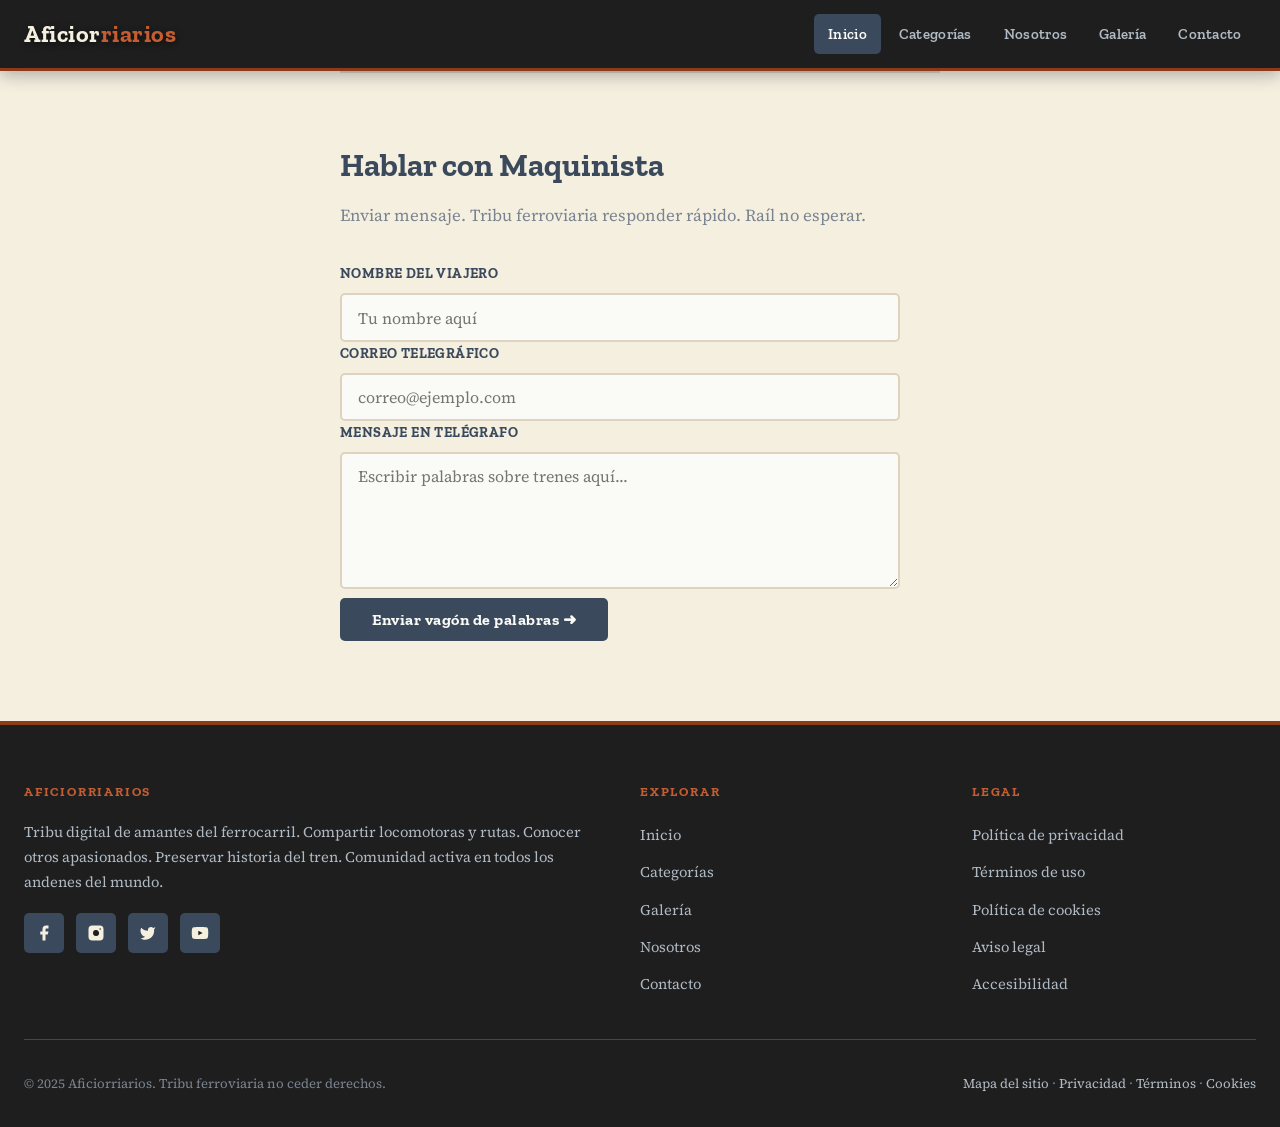
==== contacto.html @ a50d74e4 "Se creó la página de contacto con formulario y estilos, se actualizaron imágenes a formato WebP, y s" ====
<!DOCTYPE html>
<html lang="es">
<head>
  <!-- Meta SEO: mundo ferroviario cavernícola -->
  <meta charset="UTF-8">
  <meta name="viewport" content="width=device-width, initial-scale=1.0">
  <meta name="description" content="Aficiorriarios: tribu de amantes del ferrocarril. Ver locomotoras. Compartir rutas. Unirse comunidad ferroviaria fuerte.">
  <meta name="keywords" content="ferrocarril, tren, locomotoras, aficionados, ferroviario, maquetas, estaciones, aficiorriarios">
  <meta name="author" content="Aficiorriarios Ferroviarios">
  <meta property="og:title" content="Aficiorriarios — Tribu Ferroviaria">
  <meta property="og:description" content="Amar trenes. Compartir rutas. Conocer tribu locomotora.">
  <meta property="og:type" content="website">
  <meta property="og:url" content="https://aficiorriarios.com">
  <title>Aficiorriarios — Tribu Ferroviaria</title>

  <!-- Google Fonts: carga rápida con display=swap -->
  <link rel="preconnect" href="https://fonts.googleapis.com">
  <link rel="preconnect" href="https://fonts.gstatic.com" crossorigin>
  <link href="https://fonts.googleapis.com/css2?family=Zilla+Slab:wght@400;600;700&family=Source+Serif+4:ital,wght@0,300;0,400;0,600;1,400&display=swap" rel="stylesheet">

  <!-- Hoja de estilos separada -->
  <link rel="stylesheet" href="estilos/style.css">
  <link rel="stylesheet" href="estilos/contacto.css">
</head>
<body>
  <!-- ════════════════════════════════════
       CABECERA: navegación principal
       ════════════════════════════════════ -->
  <header class="cabecera" role="banner">
    <div class="cab-interior">

      <!-- Logo: placa de locomotora -->
      <a href="/" class="logo" aria-label="Aficiorriarios Ferroviarios - Ir al inicio">
        Aficior<span>riarios</span>
      </a>

      <!-- Navegación escritorio -->
      <nav class="nav-escritorio" aria-label="Navegación principal">
        <ul class="nav-links" role="list">
          <li><a href="index.html"      aria-current="page">Inicio</a></li>
          <li><a href="categorias.html">Categorías</a></li>
          <li><a href="nosotros.html">Nosotros</a></li>
          <li><a href="galeria.html">Galería</a></li>
          <li><a href="contacto.html">Contacto</a></li>
        </ul>
      </nav>

      <!-- Botón hamburguesa: visible solo en móvil/tablet -->
      <button
        class="btn-menu"
        id="btnMenu"
        aria-expanded="false"
        aria-controls="navMovil"
        aria-label="Abrir menú de navegación"
      >
        <span class="barra" aria-hidden="true"></span>
        <span class="barra" aria-hidden="true"></span>
        <span class="barra" aria-hidden="true"></span>
      </button>
    </div>

    <!-- Menú desplegable móvil -->
    <nav
      class="nav-movil"
      id="navMovil"
      aria-label="Menú móvil"
      aria-hidden="true"
    >
      <a href="index.html"      tabindex="-1">Inicio</a>
      <a href="categorias.html"  tabindex="-1">Categorías</a>
      <a href="galeria.html"     tabindex="-1">Galería</a>
      <a href="nosotros.html"    tabindex="-1">Nosotros</a>
      <a href="contacto.html"    tabindex="-1">Contacto</a>
    </nav>
  </header>

    <!-- ════════════════════
         FORMULARIO CONTACTO
         ════════════════════  -->
    <section
      class="contacto-seccion"
      id="contacto"
      aria-labelledby="titulo-contacto"
    >
      <h2 id="titulo-contacto">Hablar con Maquinista</h2>
      <p>Enviar mensaje. Tribu ferroviaria responder rápido. Raíl no esperar.</p>

      <!-- Formulario con validación JS básica -->
      <form
        class="formulario"
        id="formContacto"
        novalidate
        aria-label="Formulario de contacto ferroviario"
      >
        <!-- Campo nombre -->
        <div class="campo" id="campoNombre">
          <label for="nombre">Nombre del viajero</label>
          <input
            type="text"
            id="nombre"
            name="nombre"
            placeholder="Tu nombre aquí"
            aria-required="true"
            autocomplete="name"
          >
          <span class="error" role="alert">Escribir nombre. Obligatorio.</span>
        </div>

        <!-- Campo email -->    
        <div class="campo" id="campoEmail">
          <label for="email">Correo telegráfico</label>
          <input
            type="email"
            id="email"
            name="email"
            placeholder="correo@ejemplo.com"
            aria-required="true"
            autocomplete="email"
          >
          <span class="error" role="alert">Correo no válido. Revisar dirección.</span>
        </div>

        <!-- Campo mensaje -->
        <div class="campo" id="campoMensaje">
          <label for="mensaje">Mensaje en telégrafo</label>
          <textarea
            id="mensaje"
            name="mensaje"
            placeholder="Escribir palabras sobre trenes aquí..."
            aria-required="true"
            rows="5"
          ></textarea>
          <span class="error" role="alert">Escribir mensaje. Mínimo 10 letras.</span>
        </div>

        <button type="submit" class="btn-enviar">
          Enviar vagón de palabras ➜
        </button>

        <!-- Confirmación tras envío correcto -->
        <div
          class="form-exito"
          id="formExito"
          role="status"
          aria-live="polite"
        >
          🚂 Mensaje enviado. Maquinista responder en próxima parada.
        </div>
      </form>
    </section>


  <footer class="footer" role="contentinfo">
    <div class="footer-interior">

      <!-- Columna 1: descripción + redes sociales -->
      <div class="footer-about">
        <h3>Aficiorriarios</h3>
        <p>
          Tribu digital de amantes del ferrocarril. Compartir locomotoras y rutas. Conocer otros apasionados. Preservar historia del tren. Comunidad activa en todos los andenes del mundo.
        </p>

        <!-- Redes sociales: iconos SVG inline accesibles -->
        <div class="redes" role="list" aria-label="Redes sociales de Aficiorriarios">

          <a href="#" class="red-link" role="listitem" aria-label="Seguir en Facebook">
            <svg viewBox="0 0 24 24" aria-hidden="true">
              <path d="M18 2h-3a5 5 0 00-5 5v3H7v4h3v8h4v-8h3l1-4h-4V7a1 1 0 011-1h3z"/>
            </svg>
          </a>

          <a href="#" class="red-link" role="listitem" aria-label="Seguir en Instagram">
            <svg viewBox="0 0 24 24" aria-hidden="true">
              <rect x="2" y="2" width="20" height="20" rx="5" ry="5"/>
              <path d="M16 11.37A4 4 0 1112.63 8 4 4 0 0116 11.37z" fill="var(--carbon)"/>
              <line x1="17.5" y1="6.5" x2="17.51" y2="6.5"
                stroke="var(--carbon)" stroke-width="2" stroke-linecap="round"/>
            </svg>
          </a>

          <a href="#" class="red-link" role="listitem" aria-label="Seguir en X (Twitter)">
            <svg viewBox="0 0 24 24" aria-hidden="true">
              <path d="M22 4s-.7 2.1-2 3.4c1.6 10-9.4 17.3-18 11.6 2.2.1 4.4-.6 6-2C3 15.5.5 9.6 3 5c2.2 2.6 5.6 4.1 9 4-.9-4.2 4-6.6 7-3.8 1.1 0 3-1.2 3-1.2z"/>
            </svg>
          </a>

          <a href="#" class="red-link" role="listitem" aria-label="Ver canal de YouTube">
            <svg viewBox="0 0 24 24" aria-hidden="true">
              <path d="M22.54 6.42a2.78 2.78 0 00-1.95-1.96C18.88 4 12 4 12 4s-6.88 0-8.59.46a2.78 2.78 0 00-1.95 1.96A29 29 0 001 12a29 29 0 00.46 5.58A2.78 2.78 0 003.41 19.6C5.12 20 12 20 12 20s6.88 0 8.59-.46a2.78 2.78 0 001.95-1.95A29 29 0 0023 12a29 29 0 00-.46-5.58z"/>
              <polygon points="9.75 15.02 15.5 12 9.75 8.98 9.75 15.02" fill="var(--carbon)"/>
            </svg>
          </a>
        </div>
      </div>
      <!-- Columna 2: navegación del footer -->
      <nav aria-label="Navegación pie de página">
        <h3>Explorar</h3>
        <ul class="footer-links" role="list">
          <li><a href="index.html">Inicio</a></li>
          <li><a href="categorias.html">Categorías</a></li>
          <li><a href="galeria.html">Galería</a></li>
          <li><a href="nosotros.html">Nosotros</a></li>
          <li><a href="contacto.html">Contacto</a></li>
        </ul>
      </nav>

      <!-- Columna 3: avisos legales -->
      <div>
        <h3>Legal</h3>
        <ul class="footer-links" role="list">
          <li><a href="privacidad.html">Política de privacidad</a></li> 
          <li><a href="terminos.html">Términos de uso</a></li>
          <li><a href="cookies.html">Política de cookies</a></li>
          <li><a href="aviso-legal.html">Aviso legal</a></li>
          <li><a href="accesibilidad.html">Accesibilidad</a></li>
        </ul>
      </div>
    </div>

    <!-- Copyright -->
    <div class="footer-copy">
      <span>&copy; 2025 Aficiorriarios. Tribu ferroviaria no ceder derechos.</span>
      <span>
        <a href="mapa.html">Mapa del sitio</a> ·
        <a href="privacidad.html">Privacidad</a> ·
        <a href="terminos.html">Términos</a> ·
        <a href="cookies.html">Cookies</a>
      </span>
    </div>
  </footer>

</body>
---- estilos/style.css ----
/* ═══════════════════════════════════════════
   estilos.css — Aficiorriarios Ferroviarios
   Paleta: acero, carbón, vapor, óxido, crema
   ═══════════════════════════════════════════ */

/* ── VARIABLES ─────────────────────────────── */
:root {
  --carbon:        #1E1E1E;   /* fondo oscuro locomotora */
  --acero:         #3A4A5C;   /* azul acero rieles */
  --acero-claro:   #5C7A9A;   /* acero iluminado */
  --oxido:         #8B3A1A;   /* óxido del hierro */
  --oxido-claro:   #C45E32;   /* naranja vapor caliente */
  --crema:         #F5EFE0;   /* papel billete antiguo */
  --crema-oscura:  #DDD3BE;   /* crema envejecida */
  --humo:          #7A8490;   /* gris humo */
  --humo-claro:    #B0BAC4;   /* humo disperso */
  --texto:         #1A1A2E;   /* tinta oscura */
  --blanco-vapor:  #FAFAF7;   /* blanco vapor limpio */
  --sombra:        rgba(10, 15, 25, 0.3);

  --fuente-display: 'Zilla Slab', Georgia, serif;
  --fuente-cuerpo:  'Source Serif 4', Georgia, serif;

  --radio:  5px;
  --trans:  0.35s ease;
  --ancho:  1280px;
}

/* ── RESET Y BASE ───────────────────────────── */
*, *::before, *::after {
  box-sizing: border-box;
  margin: 0;
  padding: 0;
}

html { scroll-behavior: smooth; }

body {
  font-family: var(--fuente-cuerpo);
  font-size: 1.05rem;
  color: var(--texto);
  background: var(--crema);
  line-height: 1.75;
}

/* Foco visible teclado (WCAG AA) */
:focus-visible {
  outline: 3px solid var(--oxido-claro);
  outline-offset: 3px;
  border-radius: var(--radio);
}

img {
  display: block;
  max-width: 100%;
  height: auto;
}

a {
  color: inherit;
  text-decoration: none;
}

/* ── CABECERA ────────────────────────────────── */
.cabecera {
  position: sticky;
  top: 0;
  z-index: 100;
  background: var(--carbon);
  /* Textura de raíles: línea horizontal sutil */
  border-bottom: 3px solid var(--oxido);
  box-shadow: 0 4px 16px var(--sombra);
}

.cab-interior {
  max-width: var(--ancho);
  margin: 0 auto;
  padding: 0 1.5rem;
  display: flex;
  align-items: center;
  justify-content: space-between;
  height: 68px;
}

/* Logo: estilo placa de locomotora */
.logo {
  font-family: var(--fuente-display);
  font-size: 1.5rem;
  font-weight: 700;
  color: var(--crema);
  letter-spacing: 0.5px;
  text-shadow: 1px 2px 6px rgba(0,0,0,0.5);
}

.logo span { color: var(--oxido-claro); }

/* Nav escritorio */
.nav-links {
  display: flex;
  list-style: none;
  gap: 0.2rem;
}

.nav-links a {
  display: block;
  padding: 0.45rem 0.9rem;
  font-family: var(--fuente-display);
  font-size: 0.93rem;
  font-weight: 600;
  color: var(--humo-claro);
  border-radius: var(--radio);
  letter-spacing: 0.3px;
  transition: background var(--trans), color var(--trans);
}

.nav-links a:hover,
.nav-links a[aria-current="page"] {
  background: var(--acero);
  color: var(--blanco-vapor);
}

/* Hamburguesa: oculto en escritorio */
.btn-menu {
  display: none;
  flex-direction: column;
  justify-content: center;
  gap: 5px;
  width: 44px;
  height: 44px;
  padding: 8px;
  background: none;
  border: 2px solid var(--oxido);
  border-radius: var(--radio);
  cursor: pointer;
}

.btn-menu .barra {
  display: block;
  width: 100%;
  height: 2px;
  background: var(--crema);
  border-radius: 2px;
  transition: transform 0.4s ease, opacity 0.3s ease;
  transform-origin: center;
}

/* Animación X al abrir */
.btn-menu[aria-expanded="true"] .barra:nth-child(1) {
  transform: translateY(7px) rotate(45deg);
}
.btn-menu[aria-expanded="true"] .barra:nth-child(2) {
  opacity: 0;
  transform: scaleX(0);
}
.btn-menu[aria-expanded="true"] .barra:nth-child(3) {
  transform: translateY(-7px) rotate(-45deg);
}

/* Menú móvil desplegable */
.nav-movil {
  display: none;
  flex-direction: column;
  background: var(--carbon);
  border-top: 1px solid var(--acero);
  max-height: 0;
  overflow: hidden;
  transition: max-height 0.45s ease, padding 0.35s ease;
}

.nav-movil.abierto {
  max-height: 420px;
  padding: 0.75rem 0 1rem;
}

.nav-movil a {
  display: block;
  padding: 0.7rem 1.75rem;
  font-family: var(--fuente-display);
  font-size: 1rem;
  font-weight: 600;
  color: var(--humo-claro);
  border-left: 3px solid transparent;
  transition: border-color var(--trans), color var(--trans), background var(--trans);
}

.nav-movil a:hover {
  background: var(--acero);
  color: var(--blanco-vapor);
  border-left-color: var(--oxido-claro);
}

/* ── HERO: H1 + imagen Zurich ───────────────── */
.hero {
  position: relative;
  min-height: 75vh;
  display: flex;
  align-items: center;
  justify-content: center;
  text-align: center;
  padding: 4rem 1.5rem;
  overflow: hidden;

  /* Superposición oscura + imagen de fondo */
  background:
    linear-gradient(
      to bottom,
      rgba(10,15,25,0.65) 0%,
      rgba(30,40,60,0.50) 60%,
      rgba(139,58,26,0.35) 100%
    ),
    url('../imagenes/zurich_HB.webp') center / cover no-repeat;
}

/* Patrón raíl decorativo encima del hero */
.hero::before {
  content: '';
  position: absolute;
  bottom: 0;
  left: 0;
  right: 0;
  height: 6px;
  background: repeating-linear-gradient(
    90deg,
    var(--oxido) 0px,
    var(--oxido) 40px,
    transparent 40px,
    transparent 60px
  );
}

.hero-contenido {
  position: relative;
  z-index: 1;
  max-width: 840px;
}

.hero h1 {
  font-family: var(--fuente-display);
  font-size: clamp(2.2rem, 6vw, 4.4rem);
  font-weight: 700;
  color: var(--blanco-vapor);
  line-height: 1.12;
  text-shadow: 2px 4px 14px rgba(0,0,0,0.6);
  margin-bottom: 1.25rem;
}

.hero h1 em {
  font-style: normal;
  color: var(--oxido-claro);
}

.hero p {
  font-size: clamp(1rem, 2.2vw, 1.2rem);
  color: var(--crema-oscura);
  max-width: 580px;
  margin: 0 auto 2rem;
  text-shadow: 1px 2px 8px rgba(0,0,0,0.5);
}

.hero-cta {
  display: inline-block;
  padding: 0.8rem 2.1rem;
  background: var(--oxido);
  color: var(--blanco-vapor);
  font-family: var(--fuente-display);
  font-size: 1rem;
  font-weight: 700;
  border-radius: var(--radio);
  letter-spacing: 0.5px;
  border: 2px solid var(--oxido-claro);
  transition: background var(--trans), transform 0.2s;
}

.hero-cta:hover {
  background: var(--oxido-claro);
  transform: translateY(-2px);
}

/* ── MAIN ────────────────────────────────────── */
main {
  max-width: var(--ancho);
  margin: 0 auto;
  padding: 0 1.5rem;
}

/* Dos columnas flex lado a lado */
.dos-columnas {
  display: flex;
  gap: 3rem;
  padding: 4.5rem 0;
  border-bottom: 2px solid var(--crema-oscura);
}

.columna { flex: 1; }

.columna h2 {
  font-family: var(--fuente-display);
  font-size: 1.55rem;
  font-weight: 700;
  color: var(--acero);
  margin-bottom: 1rem;
  padding-bottom: 0.5rem;
  border-bottom: 3px solid var(--oxido-claro);
}

.columna p {
  color: var(--humo);
  font-size: 1rem;
  line-height: 1.85;
  margin-bottom: 0.75rem;
}

/* Icono decorativo temático */
.columna::before {
  content: attr(data-icono);
  display: block;
  font-size: 2.4rem;
  margin-bottom: 0.8rem;
}

/* ── GALERÍA CARRUSEL ────────────────────────── */
.galeria-seccion {
  padding: 4.5rem 0 5rem;
}

.galeria-seccion h2 {
  font-family: var(--fuente-display);
  font-size: 2rem;
  font-weight: 700;
  color: var(--acero);
  text-align: center;
  margin-bottom: 2.5rem;
}

/* Contenedor carrusel */
.carrusel {
  position: relative;
  max-width: 940px;
  margin: 0 auto;
  border-radius: 8px;
  overflow: hidden;
  box-shadow: 0 10px 40px var(--sombra);
  background: var(--carbon);
}

/* Pista deslizante */
.carrusel-pista {
  display: flex;
  transition: transform 0.65s cubic-bezier(0.4, 0, 0.2, 1);
}

.slide { min-width: 100%; position: relative; }

.slide img {
  width: 100%;
  height: 500px;
  object-fit: cover;
  display: block;
}

/* Caption con gradiente ferroviario */
.slide-caption {
  position: absolute;
  bottom: 0;
  left: 0;
  right: 0;
  padding: 1.2rem 1.6rem;
  background: linear-gradient(transparent, rgba(10,15,25,0.85));
  color: var(--crema);
  font-family: var(--fuente-display);
  font-size: 1rem;
  font-weight: 600;
  letter-spacing: 0.3px;
}

/* Botones prev/next */
.carrusel-btn {
  position: absolute;
  top: 50%;
  transform: translateY(-50%);
  z-index: 10;
  width: 46px;
  height: 46px;
  background: rgba(30,30,30,0.75);
  border: 2px solid var(--oxido);
  border-radius: 50%;
  color: var(--crema);
  font-size: 1.1rem;
  cursor: pointer;
  display: flex;
  align-items: center;
  justify-content: center;
  transition: background var(--trans), transform 0.2s;
}

.carrusel-btn:hover {
  background: var(--oxido);
  transform: translateY(-50%) scale(1.1);
}

.carrusel-btn.prev { left: 14px; }
.carrusel-btn.next { right: 14px; }

/* Puntos indicadores */
.carrusel-puntos {
  display: flex;
  justify-content: center;
  gap: 9px;
  margin-top: 1.25rem;
}

.punto {
  width: 10px;
  height: 10px;
  background: var(--humo-claro);
  border-radius: 50%;
  border: none;
  cursor: pointer;
  transition: background var(--trans), transform 0.2s;
}

.punto.activo {
  background: var(--oxido);
  transform: scale(1.4);
}

/* ── FORMULARIO CONTACTO ─────────────────────── */
.contacto-seccion {
  padding: 4rem 0 5rem;
  border-top: 2px solid var(--crema-oscura);
}

.contacto-seccion h2 {
  font-family: var(--fuente-display);
  font-size: 2rem;
  font-weight: 700;
  color: var(--acero);
  margin-bottom: 0.5rem;
}

.contacto-seccion > p {
  color: var(--humo);
  margin-bottom: 2rem;
}

.formulario {
  max-width: 560px;
  display: flex;
  flex-direction: column;
  gap: 1.15rem;
}

.campo label {
  display: block;
  font-family: var(--fuente-display);
  font-size: 0.88rem;
  font-weight: 700;
  color: var(--acero);
  margin-bottom: 0.4rem;
  letter-spacing: 0.4px;
  text-transform: uppercase;
}

.campo input,
.campo textarea {
  width: 100%;
  padding: 0.7rem 1rem;
  font-family: var(--fuente-cuerpo);
  font-size: 1rem;
  color: var(--texto);
  background: var(--blanco-vapor);
  border: 2px solid var(--crema-oscura);
  border-radius: var(--radio);
  transition: border-color var(--trans);
}

.campo input:focus,
.campo textarea:focus {
  border-color: var(--acero-claro);
  outline: none;
}

.campo .error {
  display: none;
  font-size: 0.82rem;
  color: var(--oxido);
  font-weight: 600;
  margin-top: 0.35rem;
}

.campo.invalido .error { display: block; }
.campo.invalido input,
.campo.invalido textarea { border-color: var(--oxido); }

.campo textarea { resize: vertical; min-height: 120px; }

.btn-enviar {
  align-self: flex-start;
  padding: 0.75rem 2rem;
  background: var(--acero);
  color: var(--blanco-vapor);
  font-family: var(--fuente-display);
  font-size: 1rem;
  font-weight: 700;
  border: none;
  border-radius: var(--radio);
  cursor: pointer;
  transition: background var(--trans), transform 0.2s;
  letter-spacing: 0.5px;
}

.btn-enviar:hover {
  background: var(--oxido);
  transform: translateY(-2px);
}

.form-exito {
  display: none;
  padding: 1rem 1.5rem;
  background: #DFF2E8;
  border: 2px solid #4A9A6A;
  border-radius: var(--radio);
  color: #2A6A4A;
  font-family: var(--fuente-display);
  font-weight: 600;
}

/* ── FOOTER ──────────────────────────────────── */
.footer {
  background: var(--carbon);
  color: var(--crema-oscura);
  padding: 3.5rem 1.5rem 2rem;
  /* Franja decorativa raíl en tope */
  border-top: 4px solid var(--oxido);
}

.footer-interior {
  max-width: var(--ancho);
  margin: 0 auto;
  display: grid;
  grid-template-columns: 2fr 1fr 1fr;
  gap: 3rem;
  padding-bottom: 2.5rem;
  border-bottom: 1px solid var(--acero);
}

.footer h3 {
  font-family: var(--fuente-display);
  font-size: 0.82rem;
  font-weight: 700;
  color: var(--oxido-claro);
  letter-spacing: 1.8px;
  text-transform: uppercase;
  margin-bottom: 1rem;
}

.footer p {
  font-size: 0.92rem;
  line-height: 1.7;
  color: var(--humo-claro);
}

.footer-links {
  list-style: none;
  display: flex;
  flex-direction: column;
  gap: 0.5rem;
}

.footer-links a {
  font-size: 0.92rem;
  color: var(--humo-claro);
  transition: color var(--trans);
}

.footer-links a:hover { color: var(--crema); }

/* Redes sociales */
.redes {
  display: flex;
  gap: 0.75rem;
  margin-top: 1.1rem;
  flex-wrap: wrap;
}

.red-link {
  display: flex;
  align-items: center;
  justify-content: center;
  width: 40px;
  height: 40px;
  background: var(--acero);
  border-radius: var(--radio);
  color: var(--crema);
  transition: background var(--trans), transform 0.2s;
}

.red-link:hover {
  background: var(--oxido);
  transform: translateY(-3px);
}

.red-link svg {
  width: 18px;
  height: 18px;
  fill: currentColor;
}

/* Copyright */
.footer-copy {
  max-width: var(--ancho);
  margin: 2rem auto 0;
  display: flex;
  align-items: center;
  justify-content: space-between;
  font-size: 0.82rem;
  color: var(--humo);
  flex-wrap: wrap;
  gap: 0.5rem;
}

.footer-copy a {
  color: var(--humo-claro);
  transition: color var(--trans);
}

.footer-copy a:hover { color: var(--crema); }

/* ════════════════════════════════════════════
   MEDIA QUERY 1: Móvil pequeño ≤479px
   Apilar columnas. Reducir fuentes.
   ════════════════════════════════════════════ */
@media (max-width: 479px) {
  .dos-columnas {
    flex-direction: column;
    gap: 2rem;
    padding: 2.5rem 0;
  }

  .hero h1   { font-size: 1.85rem; }
  .hero p    { font-size: 0.95rem; }

  .slide img { height: 230px; }

  .galeria-seccion h2,
  .contacto-seccion h2 { font-size: 1.5rem; }

  .footer-interior {
    grid-template-columns: 1fr;
    gap: 2rem;
  }

  .footer-copy {
    flex-direction: column;
    text-align: center;
  }
}

/* ════════════════════════════════════════════
   MEDIA QUERY 2: Tablet ≤779px
   Menú hamburguesa activo. Ajustar padding.
   ════════════════════════════════════════════ */
@media (max-width: 779px) {
  /* Mostrar hamburguesa, ocultar nav escritorio */
  .nav-escritorio { display: none; }
  .btn-menu       { display: flex; }
  .nav-movil      { display: flex; }

  .hero { min-height: 58vh; padding: 3rem 1.25rem; }

  .dos-columnas {
    flex-direction: column;
    gap: 1.75rem;
    padding: 3rem 0;
  }

  .footer-interior {
    grid-template-columns: 1fr 1fr;
    gap: 2rem;
  }

  .footer-about { grid-column: 1 / -1; }

  .slide img { height: 320px; }

  main { padding: 0 1rem; }
}

/* ════════════════════════════════════════════
   MEDIA QUERY 3: Escritorio grande ≥1301px
   Contenedor centrado. Ancho máximo fijo.
   ════════════════════════════════════════════ */
@media (min-width: 1301px) {
  .cab-interior,
  main,
  .footer-interior,
  .footer-copy {
    max-width: var(--ancho);
    margin-left: auto;
    margin-right: auto;
  }

  .hero h1    { font-size: 4.6rem; }
  .dos-columnas { gap: 4.5rem; }
  .slide img  { height: 560px; }
  body        { font-size: 1.08rem; }
}
---- estilos/contacto.css ----
body {
  margin: 0;
}

.contacto-seccion {
  max-width: 600px;
  width: 100%;
  margin: 0 auto;
  box-sizing: border-box;
}

.contacto-seccion  > * {
  display: block;
  width: 100%;
}
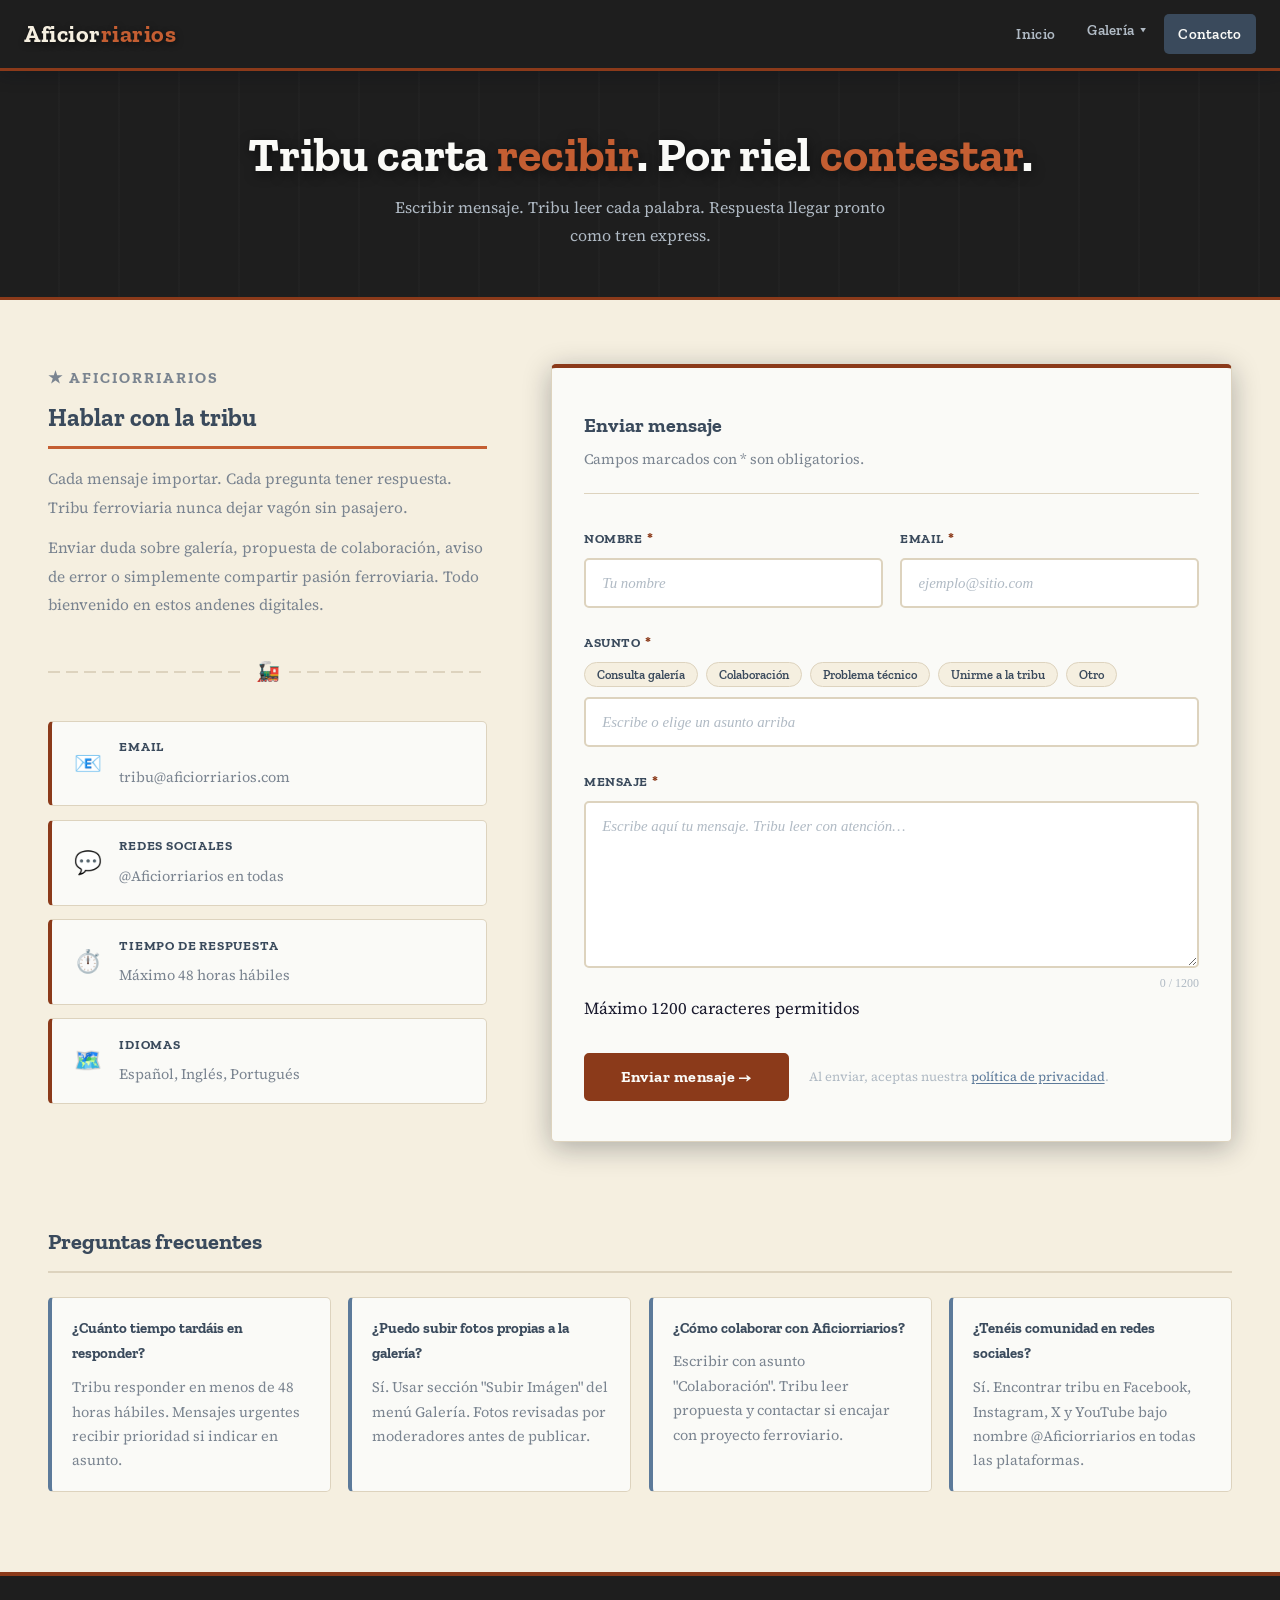
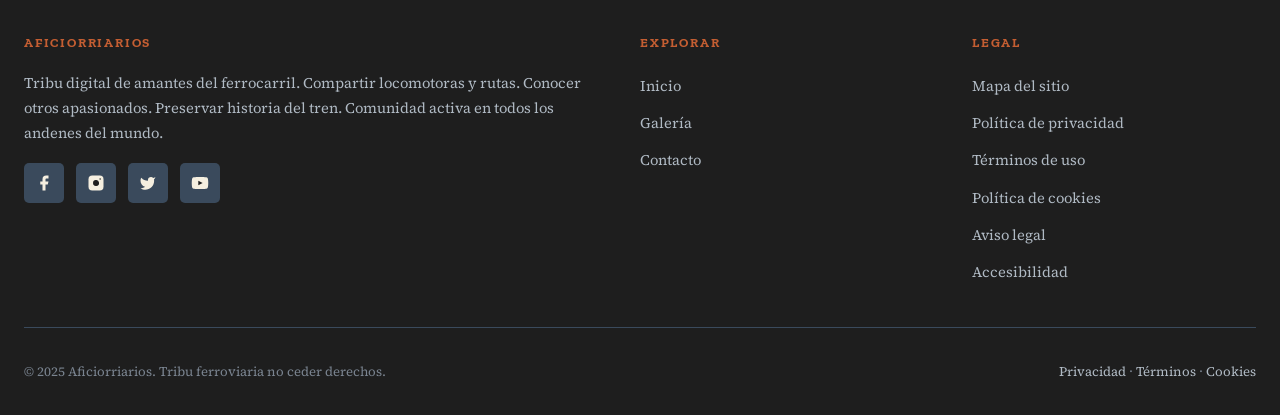
==== commit b1bd7a7f: "Se creó la pagina de contacto, junto a su CSS y JS, para que se pueda mandar mensajes de email." ====
--- a/contacto.html
+++ b/contacto.html
@@ -1,51 +1,70 @@
 <!DOCTYPE html>
 <html lang="es">
 <head>
-  <!-- Meta SEO: mundo ferroviario cavernícola -->
   <meta charset="UTF-8">
   <meta name="viewport" content="width=device-width, initial-scale=1.0">
-  <meta name="description" content="Aficiorriarios: tribu de amantes del ferrocarril. Ver locomotoras. Compartir rutas. Unirse comunidad ferroviaria fuerte.">
-  <meta name="keywords" content="ferrocarril, tren, locomotoras, aficionados, ferroviario, maquetas, estaciones, aficiorriarios">
+  <meta name="description" content="Contacta con Aficiorriarios: escribe a la tribu ferroviaria, comparte ideas o pide información. Respuesta por riel garantizada.">
+  <meta name="keywords" content="contacto, aficiorriarios, ferroviario, comunidad, escribir, tribu, tren">
   <meta name="author" content="Aficiorriarios Ferroviarios">
-  <meta property="og:title" content="Aficiorriarios — Tribu Ferroviaria">
-  <meta property="og:description" content="Amar trenes. Compartir rutas. Conocer tribu locomotora.">
+  <meta property="og:title" content="Contacto — Aficiorriarios">
+  <meta property="og:description" content="Escribe carta a tribu. Por riel contestar. Comunidad ferroviaria responder.">
   <meta property="og:type" content="website">
-  <meta property="og:url" content="https://aficiorriarios.com">
-  <title>Aficiorriarios — Tribu Ferroviaria</title>
-
-  <!-- Google Fonts: carga rápida con display=swap -->
+  <title>Contacto — Aficiorriarios</title>
+
+  <!-- Google Fonts: mismas que el resto del sitio -->
   <link rel="preconnect" href="https://fonts.googleapis.com">
   <link rel="preconnect" href="https://fonts.gstatic.com" crossorigin>
   <link href="https://fonts.googleapis.com/css2?family=Zilla+Slab:wght@400;600;700&family=Source+Serif+4:ital,wght@0,300;0,400;0,600;1,400&display=swap" rel="stylesheet">
 
-  <!-- Hoja de estilos separada -->
+  <!-- CSS global del sitio -->
   <link rel="stylesheet" href="estilos/style.css">
+  <!-- CSS específico de esta página -->
   <link rel="stylesheet" href="estilos/contacto.css">
 </head>
 <body>
+
   <!-- ════════════════════════════════════
-       CABECERA: navegación principal
+       CABECERA — igual que el resto del sitio
        ════════════════════════════════════ -->
   <header class="cabecera" role="banner">
     <div class="cab-interior">
 
-      <!-- Logo: placa de locomotora -->
-      <a href="/" class="logo" aria-label="Aficiorriarios Ferroviarios - Ir al inicio">
+      <a href="index.html" class="logo" aria-label="Aficiorriarios Ferroviarios - Ir al inicio">
         Aficior<span>riarios</span>
       </a>
 
       <!-- Navegación escritorio -->
       <nav class="nav-escritorio" aria-label="Navegación principal">
         <ul class="nav-links" role="list">
-          <li><a href="index.html"      aria-current="page">Inicio</a></li>
-          <li><a href="categorias.html">Categorías</a></li>
-          <li><a href="nosotros.html">Nosotros</a></li>
-          <li><a href="galeria.html">Galería</a></li>
-          <li><a href="contacto.html">Contacto</a></li>
+          <li><a href="index.html#inicio">Inicio</a></li>
+
+          <!-- Dropdown Galería -->
+          <li>
+            <div class="dropdown">
+              <button
+                class="dropbtn"
+                aria-haspopup="true"
+                aria-expanded="false"
+                aria-controls="dropGaleria"
+              >
+                Galería
+                <span class="arrow" aria-hidden="true">▼</span>
+              </button>
+              <div class="dropdown-content" id="dropGaleria" role="menu">
+                <a href="galeria-trenes.html"     role="menuitem">Material Rodante</a>
+                <a href="galeria-estaciones.html" role="menuitem">Estaciones</a>
+                <a href="galeria-maquetas.html"   role="menuitem">Maquetas</a>
+              </div>
+            </div>
+          </li>
+
+          <li>
+            <a href="contacto.html" aria-current="page">Contacto</a>
+          </li>
         </ul>
       </nav>
 
-      <!-- Botón hamburguesa: visible solo en móvil/tablet -->
+      <!-- Botón hamburguesa (móvil) -->
       <button
         class="btn-menu"
         id="btnMenu"
@@ -59,174 +78,420 @@
       </button>
     </div>
 
-    <!-- Menú desplegable móvil -->
-    <nav
-      class="nav-movil"
-      id="navMovil"
-      aria-label="Menú móvil"
-      aria-hidden="true"
-    >
-      <a href="index.html"      tabindex="-1">Inicio</a>
-      <a href="categorias.html"  tabindex="-1">Categorías</a>
-      <a href="galeria.html"     tabindex="-1">Galería</a>
-      <a href="nosotros.html"    tabindex="-1">Nosotros</a>
-      <a href="contacto.html"    tabindex="-1">Contacto</a>
+    <!-- Menú móvil -->
+    <nav class="nav-movil" id="navMovil" aria-label="Menú móvil" aria-hidden="true">
+      <a href="index.html#inicio"     tabindex="-1">Inicio</a>
+      <a href="index.html#categorias" tabindex="-1">Categorías</a>
+
+      <button
+        class="btn-galeria-movil"
+        id="btnGaleriaMovil"
+        aria-expanded="false"
+        aria-controls="submenuGaleriaMovil"
+        tabindex="-1"
+      >
+        Galería <span class="arrow" aria-hidden="true">▼</span>
+      </button>
+      <div class="dropdown-movil" id="submenuGaleriaMovil" role="group">
+        <a href="galeria-trenes.html"     tabindex="-1">Material Rodante</a>
+        <a href="galeria-estaciones.html" tabindex="-1">Estaciones</a>
+        <a href="galeria-maquetas.html"   tabindex="-1">Maquetas</a>
+        <a href="galeria-subir.html"       tabindex="-1">Subir Imágen</a>
+      </div>
+
+      <a href="index.html#nosotros" tabindex="-1">Nosotros</a>
+      <a href="contacto.html" aria-current="page" tabindex="-1">Contacto</a>
     </nav>
   </header>
 
-    <!-- ════════════════════
-         FORMULARIO CONTACTO
-         ════════════════════  -->
-    <section
-      class="contacto-seccion"
-      id="contacto"
-      aria-labelledby="titulo-contacto"
-    >
-      <h2 id="titulo-contacto">Hablar con Maquinista</h2>
-      <p>Enviar mensaje. Tribu ferroviaria responder rápido. Raíl no esperar.</p>
-
-      <!-- Formulario con validación JS básica -->
-      <form
-        class="formulario"
-        id="formContacto"
-        novalidate
-        aria-label="Formulario de contacto ferroviario"
-      >
-        <!-- Campo nombre -->
-        <div class="campo" id="campoNombre">
-          <label for="nombre">Nombre del viajero</label>
-          <input
-            type="text"
-            id="nombre"
-            name="nombre"
-            placeholder="Tu nombre aquí"
-            aria-required="true"
-            autocomplete="name"
+
+  <!-- ════════════════════════════════════
+       HERO DE LA PÁGINA
+       ════════════════════════════════════ -->
+  <div class="contacto-hero" role="banner" aria-label="Encabezado página de contacto">
+    <h1>Tribu carta <em>recibir</em>. Por riel <em>contestar</em>.</h1>
+    <p>Escribir mensaje. Tribu leer cada palabra. Respuesta llegar pronto como tren express.</p>
+  </div>
+
+
+  <!-- ════════════════════════════════════
+       MAIN
+       ════════════════════════════════════ -->
+  <main id="contenido-principal">
+
+    <!-- ── Layout de dos columnas: info + formulario ── -->
+    <div class="contacto-layout">
+
+      <!-- ── Columna izquierda: información ── -->
+      <aside class="contacto-info" aria-label="Información de contacto">
+
+        <p class="contacto-info-titulo" aria-hidden="true">★ Aficiorriarios</p>
+
+        <h2>Hablar con la tribu</h2>
+
+        <p>
+          Cada mensaje importar. Cada pregunta tener respuesta. Tribu ferroviaria nunca dejar vagón sin pasajero.
+        </p>
+        <p>
+          Enviar duda sobre galería, propuesta de colaboración, aviso de error o simplemente compartir pasión ferroviaria. Todo bienvenido en estos andenes digitales.
+        </p>
+
+        <!-- Separador decorativo tipo vía férrea -->
+        <div class="separador-via" aria-hidden="true">
+          <span>🚂</span>
+        </div>
+
+        <!-- Tarjetas de canales de contacto -->
+        <div class="contacto-canales" role="list" aria-label="Canales de contacto disponibles">
+
+          <div class="canal-item" role="listitem">
+            <span class="canal-icono" aria-hidden="true">📧</span>
+            <div class="canal-texto">
+              <strong>Email</strong>
+              <span>tribu@aficiorriarios.com</span>
+            </div>
+          </div>
+
+          <div class="canal-item" role="listitem">
+            <span class="canal-icono" aria-hidden="true">💬</span>
+            <div class="canal-texto">
+              <strong>Redes sociales</strong>
+              <span>@Aficiorriarios en todas</span>
+            </div>
+          </div>
+
+          <div class="canal-item" role="listitem">
+            <span class="canal-icono" aria-hidden="true">⏱️</span>
+            <div class="canal-texto">
+              <strong>Tiempo de respuesta</strong>
+              <span>Máximo 48 horas hábiles</span>
+            </div>
+          </div>
+
+          <div class="canal-item" role="listitem">
+            <span class="canal-icono" aria-hidden="true">🗺️</span>
+            <div class="canal-texto">
+              <strong>Idiomas</strong>
+              <span>Español, Inglés, Portugués</span>
+            </div>
+          </div>
+
+        </div>
+      </aside>
+
+
+      <!-- ── Columna derecha: formulario ── -->
+      <section aria-labelledby="titulo-formulario">
+
+        <div class="contacto-formulario-wrapper">
+
+          <!-- Cabecera del formulario -->
+          <div class="form-header">
+            <h3 id="titulo-formulario">Enviar mensaje</h3>
+            <p>Campos marcados con <span aria-label="asterisco, obligatorio">*</span> son obligatorios.</p>
+          </div>
+
+          <!-- Formulario principal -->
+          <form
+            class="contacto-form"
+            id="formContacto"
+            novalidate
+            aria-label="Formulario de contacto"
           >
-          <span class="error" role="alert">Escribir nombre. Obligatorio.</span>
-        </div>
-
-        <!-- Campo email -->    
-        <div class="campo" id="campoEmail">
-          <label for="email">Correo telegráfico</label>
-          <input
-            type="email"
-            id="email"
-            name="email"
-            placeholder="correo@ejemplo.com"
-            aria-required="true"
-            autocomplete="email"
+
+            <!-- Fila 1: Nombre + Email -->
+            <div class="form-fila">
+
+              <!-- Campo: Nombre -->
+              <div class="campo" id="campo-nombre">
+                <label for="nombre">
+                  Nombre <span class="req" aria-label="obligatorio">*</span>
+                </label>
+                <div class="campo-input-wrap">
+                  <input
+                    type="text"
+                    id="nombre"
+                    name="nombre"
+                    autocomplete="given-name"
+                    placeholder="Tu nombre"
+                    required
+                    minlength="2"
+                    maxlength="80"
+                    aria-required="true"
+                    aria-describedby="error-nombre"
+                  >
+                  <span class="estado-icono" aria-hidden="true"></span>
+                </div>
+                <span class="error-msg" id="error-nombre" role="alert" aria-live="polite">
+                  Mínimo 2 caracteres
+                </span>
+              </div>
+
+              <!-- Campo: Email -->
+              <div class="campo" id="campo-email">
+                <label for="email">
+                  Email <span class="req" aria-label="obligatorio">*</span>
+                </label>
+                <div class="campo-input-wrap">
+                  <input
+                    type="email"
+                    id="email"
+                    name="email"
+                    autocomplete="email"
+                    placeholder="ejemplo@sitio.com"
+                    required
+                    maxlength="120"
+                    aria-required="true"
+                    aria-describedby="error-email"
+                  >
+                  <span class="estado-icono" aria-hidden="true"></span>
+                </div>
+                <span class="error-msg" id="error-email" role="alert" aria-live="polite">
+                  Formato inválido: ejemplo@sitio.com
+                </span>
+              </div>
+
+            </div>
+            <!-- fin form-fila -->
+
+
+            <!-- Campo: Asunto -->
+            <div class="campo" id="campo-asunto">
+              <label for="asunto">
+                Asunto <span class="req" aria-label="obligatorio">*</span>
+              </label>
+
+              <!-- Chips de asunto predefinido -->
+              <div
+                class="asunto-sugerencias"
+                role="group"
+                aria-label="Sugerencias de asunto"
+              >
+                <button
+                  type="button"
+                  class="asunto-chip"
+                  aria-label="Usar asunto: Consulta sobre la galería"
+                >Consulta galería</button>
+
+                <button
+                  type="button"
+                  class="asunto-chip"
+                  aria-label="Usar asunto: Propuesta de colaboración"
+                >Colaboración</button>
+
+                <button
+                  type="button"
+                  class="asunto-chip"
+                  aria-label="Usar asunto: Reportar un problema técnico"
+                >Problema técnico</button>
+
+                <button
+                  type="button"
+                  class="asunto-chip"
+                  aria-label="Usar asunto: Quiero unirme a la tribu"
+                >Unirme a la tribu</button>
+
+                <button
+                  type="button"
+                  class="asunto-chip"
+                  aria-label="Usar asunto: Otro motivo"
+                >Otro</button>
+              </div>
+
+              <div class="campo-input-wrap">
+                <input
+                  type="text"
+                  id="asunto"
+                  name="asunto"
+                  placeholder="Escribe o elige un asunto arriba"
+                  required
+                  minlength="3"
+                  maxlength="120"
+                  aria-required="true"
+                  aria-describedby="error-asunto"
+                >
+                <span class="estado-icono" aria-hidden="true"></span>
+              </div>
+              <span class="error-msg" id="error-asunto" role="alert" aria-live="polite">
+                Indica el asunto del mensaje
+              </span>
+            </div>
+
+
+            <!-- Campo: Mensaje -->
+            <div class="campo" id="campo-mensaje">
+              <label for="mensaje">
+                Mensaje <span class="req" aria-label="obligatorio">*</span>
+              </label>
+              <textarea
+                id="mensaje"
+                name="mensaje"
+                placeholder="Escribe aquí tu mensaje. Tribu leer con atención…"
+                required
+                minlength="15"
+                maxlength="1200"
+                rows="6"
+                aria-required="true"
+                aria-describedby="error-mensaje char-count-desc"
+              ></textarea>
+              <div class="campo-footer">
+                <!-- Contador accesible: anunciado solo como descripción, no como alerta -->
+                <span
+                  class="char-count"
+                  id="charCount"
+                  aria-label="Caracteres utilizados"
+                  role="status"
+                  aria-live="off"
+                >0 / 1200</span>
+              </div>
+              <!-- Descripción accesible del contador para lectores de pantalla -->
+              <span id="char-count-desc" class="sr-only">
+                Máximo 1200 caracteres permitidos
+              </span>
+              <span class="error-msg" id="error-mensaje" role="alert" aria-live="polite">
+                El mensaje debe tener al menos 15 caracteres
+              </span>
+            </div>
+
+
+            <!-- Acciones: botón enviar + nota privacidad -->
+            <div class="form-acciones">
+              <button
+                type="submit"
+                class="btn-enviar"
+                id="btnEnviar"
+                aria-label="Enviar mensaje"
+              >
+                <span class="spinner" aria-hidden="true"></span>
+                <span class="btn-texto">Enviar mensaje →</span>
+              </button>
+
+              <p class="privacidad-nota">
+                Al enviar, aceptas nuestra
+                <a href="#" aria-label="Ver política de privacidad">política de privacidad</a>.
+              </p>
+            </div>
+
+          </form>
+          <!-- fin form -->
+
+          <!-- Mensaje de éxito (oculto hasta que se envíe) -->
+          <div
+            class="form-exito"
+            id="formExito"
+            role="status"
+            aria-live="polite"
+            aria-hidden="true"
           >
-          <span class="error" role="alert">Correo no válido. Revisar dirección.</span>
-        </div>
-
-        <!-- Campo mensaje -->
-        <div class="campo" id="campoMensaje">
-          <label for="mensaje">Mensaje en telégrafo</label>
-          <textarea
-            id="mensaje"
-            name="mensaje"
-            placeholder="Escribir palabras sobre trenes aquí..."
-            aria-required="true"
-            rows="5"
-          ></textarea>
-          <span class="error" role="alert">Escribir mensaje. Mínimo 10 letras.</span>
-        </div>
-
-        <button type="submit" class="btn-enviar">
-          Enviar vagón de palabras ➜
-        </button>
-
-        <!-- Confirmación tras envío correcto -->
-        <div
-          class="form-exito"
-          id="formExito"
-          role="status"
-          aria-live="polite"
-        >
-          🚂 Mensaje enviado. Maquinista responder en próxima parada.
-        </div>
-      </form>
+            <span class="exito-icono" aria-hidden="true">✅</span>
+            <div class="exito-texto">
+              <strong>¡Mensaje enviado con éxito!</strong>
+              <span>Tribu recibir carta. Respuesta llegar pronto como tren express. Gracias por escribir.</span>
+            </div>
+          </div>
+
+        </div>
+        <!-- fin contacto-formulario-wrapper -->
+
+      </section>
+
+    </div>
+    <!-- fin contacto-layout -->
+
+
+    <!-- ── FAQ rápida ── -->
+    <section class="contacto-faq" aria-labelledby="titulo-faq">
+      <h2 id="titulo-faq">Preguntas frecuentes</h2>
+
+      <dl class="faq-grid">
+
+        <div class="faq-item">
+          <dt>¿Cuánto tiempo tardáis en responder?</dt>
+          <dd>Tribu responder en menos de 48 horas hábiles. Mensajes urgentes recibir prioridad si indicar en asunto.</dd>
+        </div>
+
+        <div class="faq-item">
+          <dt>¿Puedo subir fotos propias a la galería?</dt>
+          <dd>Sí. Usar sección "Subir Imágen" del menú Galería. Fotos revisadas por moderadores antes de publicar.</dd>
+        </div>
+
+        <div class="faq-item">
+          <dt>¿Cómo colaborar con Aficiorriarios?</dt>
+          <dd>Escribir con asunto "Colaboración". Tribu leer propuesta y contactar si encajar con proyecto ferroviario.</dd>
+        </div>
+
+        <div class="faq-item">
+          <dt>¿Tenéis comunidad en redes sociales?</dt>
+          <dd>Sí. Encontrar tribu en Facebook, Instagram, X y YouTube bajo nombre @Aficiorriarios en todas las plataformas.</dd>
+        </div>
+
+      </dl>
     </section>
 
-
+  </main>
+  <!-- fin main -->
+
+
+  <!-- ════════════════════════════════════
+       FOOTER — igual que el resto del sitio
+       ════════════════════════════════════ -->
   <footer class="footer" role="contentinfo">
     <div class="footer-interior">
 
-      <!-- Columna 1: descripción + redes sociales -->
       <div class="footer-about">
         <h3>Aficiorriarios</h3>
-        <p>
-          Tribu digital de amantes del ferrocarril. Compartir locomotoras y rutas. Conocer otros apasionados. Preservar historia del tren. Comunidad activa en todos los andenes del mundo.
-        </p>
-
-        <!-- Redes sociales: iconos SVG inline accesibles -->
+        <p>Tribu digital de amantes del ferrocarril. Compartir locomotoras y rutas. Conocer otros apasionados. Preservar historia del tren. Comunidad activa en todos los andenes del mundo.</p>
+
         <div class="redes" role="list" aria-label="Redes sociales de Aficiorriarios">
-
           <a href="#" class="red-link" role="listitem" aria-label="Seguir en Facebook">
-            <svg viewBox="0 0 24 24" aria-hidden="true">
-              <path d="M18 2h-3a5 5 0 00-5 5v3H7v4h3v8h4v-8h3l1-4h-4V7a1 1 0 011-1h3z"/>
-            </svg>
+            <svg viewBox="0 0 24 24" aria-hidden="true"><path d="M18 2h-3a5 5 0 00-5 5v3H7v4h3v8h4v-8h3l1-4h-4V7a1 1 0 011-1h3z"/></svg>
           </a>
-
           <a href="#" class="red-link" role="listitem" aria-label="Seguir en Instagram">
-            <svg viewBox="0 0 24 24" aria-hidden="true">
-              <rect x="2" y="2" width="20" height="20" rx="5" ry="5"/>
-              <path d="M16 11.37A4 4 0 1112.63 8 4 4 0 0116 11.37z" fill="var(--carbon)"/>
-              <line x1="17.5" y1="6.5" x2="17.51" y2="6.5"
-                stroke="var(--carbon)" stroke-width="2" stroke-linecap="round"/>
-            </svg>
+            <svg viewBox="0 0 24 24" aria-hidden="true"><rect x="2" y="2" width="20" height="20" rx="5" ry="5"/><path d="M16 11.37A4 4 0 1112.63 8 4 4 0 0116 11.37z" fill="var(--carbon)"/><line x1="17.5" y1="6.5" x2="17.51" y2="6.5" stroke="var(--carbon)" stroke-width="2" stroke-linecap="round"/></svg>
           </a>
-
           <a href="#" class="red-link" role="listitem" aria-label="Seguir en X (Twitter)">
-            <svg viewBox="0 0 24 24" aria-hidden="true">
-              <path d="M22 4s-.7 2.1-2 3.4c1.6 10-9.4 17.3-18 11.6 2.2.1 4.4-.6 6-2C3 15.5.5 9.6 3 5c2.2 2.6 5.6 4.1 9 4-.9-4.2 4-6.6 7-3.8 1.1 0 3-1.2 3-1.2z"/>
-            </svg>
+            <svg viewBox="0 0 24 24" aria-hidden="true"><path d="M22 4s-.7 2.1-2 3.4c1.6 10-9.4 17.3-18 11.6 2.2.1 4.4-.6 6-2C3 15.5.5 9.6 3 5c2.2 2.6 5.6 4.1 9 4-.9-4.2 4-6.6 7-3.8 1.1 0 3-1.2 3-1.2z"/></svg>
           </a>
-
           <a href="#" class="red-link" role="listitem" aria-label="Ver canal de YouTube">
-            <svg viewBox="0 0 24 24" aria-hidden="true">
-              <path d="M22.54 6.42a2.78 2.78 0 00-1.95-1.96C18.88 4 12 4 12 4s-6.88 0-8.59.46a2.78 2.78 0 00-1.95 1.96A29 29 0 001 12a29 29 0 00.46 5.58A2.78 2.78 0 003.41 19.6C5.12 20 12 20 12 20s6.88 0 8.59-.46a2.78 2.78 0 001.95-1.95A29 29 0 0023 12a29 29 0 00-.46-5.58z"/>
-              <polygon points="9.75 15.02 15.5 12 9.75 8.98 9.75 15.02" fill="var(--carbon)"/>
-            </svg>
+            <svg viewBox="0 0 24 24" aria-hidden="true"><path d="M22.54 6.42a2.78 2.78 0 00-1.95-1.96C18.88 4 12 4 12 4s-6.88 0-8.59.46a2.78 2.78 0 00-1.95 1.96A29 29 0 001 12a29 29 0 00.46 5.58A2.78 2.78 0 003.41 19.6C5.12 20 12 20 12 20s6.88 0 8.59-.46a2.78 2.78 0 001.95-1.95A29 29 0 0023 12a29 29 0 00-.46-5.58z"/><polygon points="9.75 15.02 15.5 12 9.75 8.98 9.75 15.02" fill="var(--carbon)"/></svg>
           </a>
         </div>
       </div>
-      <!-- Columna 2: navegación del footer -->
+
       <nav aria-label="Navegación pie de página">
         <h3>Explorar</h3>
         <ul class="footer-links" role="list">
-          <li><a href="index.html">Inicio</a></li>
-          <li><a href="categorias.html">Categorías</a></li>
-          <li><a href="galeria.html">Galería</a></li>
-          <li><a href="nosotros.html">Nosotros</a></li>
-          <li><a href="contacto.html">Contacto</a></li>
+          <li><a href="index.html#inicio">Inicio</a></li>
+          <li><a href="galeria-trenes.html">Galería</a></li>
+          <li><a href="contacto.html" aria-current="page">Contacto</a></li>
         </ul>
       </nav>
 
-      <!-- Columna 3: avisos legales -->
       <div>
         <h3>Legal</h3>
         <ul class="footer-links" role="list">
-          <li><a href="privacidad.html">Política de privacidad</a></li> 
-          <li><a href="terminos.html">Términos de uso</a></li>
-          <li><a href="cookies.html">Política de cookies</a></li>
-          <li><a href="aviso-legal.html">Aviso legal</a></li>
-          <li><a href="accesibilidad.html">Accesibilidad</a></li>
+          <li><a href="mapa-sitio.html">Mapa del sitio</a></li>
+          <li><a href="#">Política de privacidad</a></li>
+          <li><a href="#">Términos de uso</a></li>
+          <li><a href="#">Política de cookies</a></li>
+          <li><a href="#">Aviso legal</a></li>
+          <li><a href="#">Accesibilidad</a></li>
         </ul>
       </div>
     </div>
 
-    <!-- Copyright -->
     <div class="footer-copy">
       <span>&copy; 2025 Aficiorriarios. Tribu ferroviaria no ceder derechos.</span>
-      <span>
-        <a href="mapa.html">Mapa del sitio</a> ·
-        <a href="privacidad.html">Privacidad</a> ·
-        <a href="terminos.html">Términos</a> ·
-        <a href="cookies.html">Cookies</a>
-      </span>
+      <span><a href="#">Privacidad</a> · <a href="#">Términos</a> · <a href="#">Cookies</a></span>
     </div>
   </footer>
 
-</body>+
+  <!-- ── Scripts ── -->
+  <!-- JS global del sitio (dropdown, menú hamburguesa, carrusel) -->
+  <script src="funciones/main.js" defer></script>
+  <!-- JS específico de esta página (validación, chips, contador) -->
+  <script src="funciones/contacto.js" defer></script>
+
+</body>
+</html>
--- a/estilos/style.css
+++ b/estilos/style.css
@@ -119,6 +119,145 @@
   color: var(--blanco-vapor);
 }
 
+/* ── DROPDOWN GALERÍA (escritorio) ──────────── */
+.nav-links .dropdown {
+  position: relative;
+}
+
+/* Botón del dropdown: mismo aspecto que los <a> del nav */
+.dropbtn {
+  display: flex;
+  align-items: center;
+  gap: 0.35rem;
+  padding: 0.45rem 0.9rem;
+  font-family: var(--fuente-display);
+  font-size: 0.93rem;
+  font-weight: 600;
+  color: var(--humo-claro);
+  background: none;
+  border: none;
+  border-radius: var(--radio);
+  cursor: pointer;
+  letter-spacing: 0.3px;
+  white-space: nowrap;
+  transition: background var(--trans), color var(--trans);
+}
+
+.dropbtn:hover,
+.dropdown.abierto .dropbtn {
+  background: var(--acero);
+  color: var(--blanco-vapor);
+}
+
+/* Flecha rotatoria al abrir */
+.arrow {
+  font-size: 0.6rem;
+  display: inline-block;
+  transition: transform 0.3s ease;
+}
+
+.dropdown.abierto .arrow {
+  transform: rotate(180deg);
+}
+
+/* Panel desplegable */
+.dropdown-content {
+  position: absolute;
+  top: calc(100% + 8px);
+  left: 0;
+  min-width: 185px;
+  background: var(--carbon);
+  border: 1px solid var(--acero);
+  border-top: 3px solid var(--oxido);
+  border-radius: 0 0 var(--radio) var(--radio);
+  box-shadow: 0 8px 24px var(--sombra);
+  /* Oculto por defecto */
+  opacity: 0;
+  visibility: hidden;
+  transform: translateY(-6px);
+  transition: opacity 0.25s ease, visibility 0.25s ease, transform 0.25s ease;
+  z-index: 200;
+}
+
+.dropdown.abierto .dropdown-content {
+  opacity: 1;
+  visibility: visible;
+  transform: translateY(0);
+}
+
+.dropdown-content a {
+  display: block;
+  padding: 0.65rem 1.1rem;
+  font-family: var(--fuente-display);
+  font-size: 0.88rem;
+  font-weight: 600;
+  color: var(--humo-claro);
+  border-left: 3px solid transparent;
+  transition: background var(--trans), color var(--trans), border-color var(--trans);
+}
+
+.dropdown-content a:hover,
+.dropdown-content a[aria-current="page"] {
+  background: var(--acero);
+  color: var(--blanco-vapor);
+  border-left-color: var(--oxido-claro);
+}
+
+/* ── SUBMENÚ GALERÍA EN MÓVIL ───────────────── */
+/* Botón que activa el submenú dentro de nav-movil */
+.nav-movil .btn-galeria-movil {
+  display: flex;
+  align-items: center;
+  justify-content: space-between;
+  width: 100%;
+  padding: 0.7rem 1.75rem;
+  font-family: var(--fuente-display);
+  font-size: 1rem;
+  font-weight: 600;
+  color: var(--humo-claro);
+  background: none;
+  border: none;
+  border-left: 3px solid transparent;
+  cursor: pointer;
+  text-align: left;
+  transition: background var(--trans), color var(--trans), border-color var(--trans);
+}
+
+.nav-movil .btn-galeria-movil:hover {
+  background: var(--acero);
+  color: var(--blanco-vapor);
+  border-left-color: var(--oxido-claro);
+}
+
+/* Panel del submenú móvil: oculto por defecto */
+.dropdown-movil {
+  display: none;
+  flex-direction: column;
+  background: rgba(255,255,255,0.04);
+  border-left: 3px solid var(--oxido);
+  margin: 0 1.75rem 0.25rem;
+}
+
+.dropdown-movil.abierto {
+  display: flex;
+}
+
+.dropdown-movil a {
+  display: block;
+  padding: 0.55rem 1rem;
+  font-family: var(--fuente-display);
+  font-size: 0.9rem;
+  font-weight: 600;
+  color: var(--humo-claro);
+  transition: color var(--trans), background var(--trans);
+}
+
+.dropdown-movil a:hover,
+.dropdown-movil a[aria-current="page"] {
+  color: var(--blanco-vapor);
+  background: rgba(255,255,255,0.06);
+}
+
 /* Hamburguesa: oculto en escritorio */
 .btn-menu {
   display: none;
@@ -208,7 +347,7 @@
       rgba(30,40,60,0.50) 60%,
       rgba(139,58,26,0.35) 100%
     ),
-    url('../imagenes/zurich_HB.webp') center / cover no-repeat;
+    url('img/zurich_HB.webp') center / cover no-repeat;
 }
 
 /* Patrón raíl decorativo encima del hero */
@@ -704,4 +843,4 @@
   .dos-columnas { gap: 4.5rem; }
   .slide img  { height: 560px; }
   body        { font-size: 1.08rem; }
-}
+}
--- a/estilos/contacto.css
+++ b/estilos/contacto.css
@@ -1,15 +1,610 @@
-body {
-  margin: 0;
-}
-
-.contacto-seccion {
-  max-width: 600px;
+/* ═══════════════════════════════════════════════
+   contacto.css — Página de contacto Aficiorriarios
+   Complementa style.css (variables, reset, header,
+   footer ya definidos allí).
+   ═══════════════════════════════════════════════ */
+
+/* ── HERO DE CONTACTO ───────────────────────── */
+.contacto-hero {
+  background: var(--carbon);
+  border-bottom: 3px solid var(--oxido);
+  padding: 3.5rem 1.5rem 3rem;
+  text-align: center;
+  /* Textura sutil: líneas de raíl en el fondo */
+  background-image: repeating-linear-gradient(
+    90deg,
+    transparent 0px,
+    transparent 58px,
+    rgba(255, 255, 255, 0.015) 58px,
+    rgba(255, 255, 255, 0.015) 60px
+  );
+}
+
+.contacto-hero h1 {
+  font-family: var(--fuente-display);
+  font-size: clamp(1.8rem, 4.5vw, 3rem);
+  font-weight: 700;
+  color: var(--blanco-vapor);
+  text-shadow: 1px 3px 12px rgba(0, 0, 0, 0.55);
+  margin-bottom: 0.65rem;
+  line-height: 1.15;
+}
+
+.contacto-hero h1 em {
+  font-style: normal;
+  color: var(--oxido-claro);
+}
+
+.contacto-hero p {
+  font-size: 1rem;
+  color: var(--humo-claro);
+  max-width: 520px;
+  margin: 0 auto;
+}
+
+/* ── LAYOUT PRINCIPAL: dos columnas ─────────── */
+/* Columna izquierda: info + decoración
+   Columna derecha:   formulario              */
+.contacto-layout {
+  max-width: var(--ancho);
+  margin: 0 auto;
+  padding: 4rem 1.5rem 5rem;
+  display: grid;
+  grid-template-columns: 1fr 1.55fr;
+  gap: 4rem;
+  align-items: start;
+}
+
+/* ── COLUMNA IZQUIERDA: información ─────────── */
+.contacto-info {
+  position: sticky;
+  top: 90px; /* debajo de la cabecera fija */
+}
+
+.contacto-info-titulo {
+  font-family: var(--fuente-display);
+  font-size: 0.78rem;
+  font-weight: 700;
+  color: var(--oxido-claro);
+  letter-spacing: 2px;
+  text-transform: uppercase;
+  margin-bottom: 0.9rem;
+}
+
+.contacto-info h2 {
+  font-family: var(--fuente-display);
+  font-size: 1.55rem;
+  font-weight: 700;
+  color: var(--acero);
+  line-height: 1.25;
+  margin-bottom: 1rem;
+  padding-bottom: 0.75rem;
+  border-bottom: 3px solid var(--oxido-claro);
+}
+
+.contacto-info p {
+  font-size: 0.97rem;
+  color: var(--humo);
+  line-height: 1.85;
+  margin-bottom: 0.7rem;
+}
+
+/* Tarjetas de canales de contacto */
+.contacto-canales {
+  margin-top: 2rem;
+  display: flex;
+  flex-direction: column;
+  gap: 0.85rem;
+}
+
+.canal-item {
+  display: flex;
+  align-items: center;
+  gap: 0.85rem;
+  padding: 0.9rem 1.1rem;
+  background: var(--blanco-vapor);
+  border: 1px solid var(--crema-oscura);
+  border-left: 4px solid var(--oxido);
+  border-radius: var(--radio);
+  transition: border-color var(--trans), box-shadow var(--trans), transform 0.2s;
+}
+
+.canal-item:hover {
+  border-left-color: var(--oxido-claro);
+  box-shadow: 0 4px 14px var(--sombra);
+  transform: translateX(3px);
+}
+
+.canal-icono {
+  font-size: 1.4rem;
+  flex-shrink: 0;
+  width: 36px;
+  text-align: center;
+}
+
+.canal-texto strong {
+  display: block;
+  font-family: var(--fuente-display);
+  font-size: 0.82rem;
+  font-weight: 700;
+  color: var(--acero);
+  text-transform: uppercase;
+  letter-spacing: 0.8px;
+  margin-bottom: 0.15rem;
+}
+
+.canal-texto span {
+  font-size: 0.9rem;
+  color: var(--humo);
+}
+
+/* Separador decorativo tipo durmiente de vía */
+.separador-via {
+  display: flex;
+  align-items: center;
+  gap: 0.6rem;
+  margin: 2.2rem 0 1.5rem;
+}
+
+.separador-via::before,
+.separador-via::after {
+  content: '';
+  flex: 1;
+  height: 2px;
+  background: repeating-linear-gradient(
+    90deg,
+    var(--crema-oscura) 0px,
+    var(--crema-oscura) 12px,
+    transparent 12px,
+    transparent 18px
+  );
+}
+
+.separador-via span {
+  font-size: 1.2rem;
+  flex-shrink: 0;
+}
+
+/* ── COLUMNA DERECHA: FORMULARIO ────────────── */
+.contacto-formulario-wrapper {
+  background: var(--blanco-vapor);
+  border: 1px solid var(--crema-oscura);
+  border-top: 4px solid var(--oxido);
+  border-radius: var(--radio);
+  padding: 2.5rem 2rem;
+  box-shadow: 0 6px 28px var(--sombra);
+}
+
+/* Cabecera del formulario */
+.form-header {
+  margin-bottom: 2rem;
+  padding-bottom: 1.25rem;
+  border-bottom: 1px solid var(--crema-oscura);
+}
+
+.form-header h3 {
+  font-family: var(--fuente-display);
+  font-size: 1.25rem;
+  font-weight: 700;
+  color: var(--acero);
+  margin-bottom: 0.3rem;
+}
+
+.form-header p {
+  font-size: 0.9rem;
+  color: var(--humo);
+}
+
+/* Formulario */
+.contacto-form {
+  display: flex;
+  flex-direction: column;
+  gap: 1.35rem;
+}
+
+/* Fila de dos campos lado a lado */
+.form-fila {
+  display: grid;
+  grid-template-columns: 1fr 1fr;
+  gap: 1.1rem;
+}
+
+/* Campo genérico */
+.campo {
+  display: flex;
+  flex-direction: column;
+}
+
+.campo label {
+  font-family: var(--fuente-display);
+  font-size: 0.82rem;
+  font-weight: 700;
+  color: var(--acero);
+  letter-spacing: 0.5px;
+  text-transform: uppercase;
+  margin-bottom: 0.45rem;
+}
+
+/* Asterisco de campo requerido */
+.campo label .req {
+  color: var(--oxido);
+  margin-left: 2px;
+  font-size: 0.9rem;
+}
+
+/* Inputs y textarea */
+.campo input,
+.campo textarea {
   width: 100%;
+  padding: 0.72rem 1rem;
+  font-family: var(--fuente-cuerpo);
+  font-size: 0.97rem;
+  color: var(--texto);
+  background: white;
+  border: 2px solid var(--crema-oscura);
+  border-radius: var(--radio);
+  transition: border-color var(--trans), box-shadow var(--trans);
+  line-height: 1.5;
+  appearance: none;
+}
+
+.campo input::placeholder,
+.campo textarea::placeholder {
+  color: var(--humo-claro);
+  font-style: italic;
+  font-size: 0.93rem;
+}
+
+.campo input:focus,
+.campo textarea:focus {
+  border-color: var(--acero-claro);
+  box-shadow: 0 0 0 3px rgba(92, 122, 154, 0.18);
+  outline: none;
+}
+
+/* Textarea con altura mínima */
+.campo textarea {
+  resize: vertical;
+  min-height: 138px;
+}
+
+/* ── ESTADOS DE VALIDACIÓN ───────────────────── */
+
+/* Campo válido (tras interacción) */
+.campo.valido input,
+.campo.valido textarea {
+  border-color: #4A9A6A;
+}
+
+.campo.valido input:focus,
+.campo.valido textarea:focus {
+  box-shadow: 0 0 0 3px rgba(74, 154, 106, 0.18);
+}
+
+/* Campo inválido */
+.campo.invalido input,
+.campo.invalido textarea {
+  border-color: var(--oxido);
+  background: rgba(139, 58, 26, 0.04);
+}
+
+.campo.invalido input:focus,
+.campo.invalido textarea:focus {
+  box-shadow: 0 0 0 3px rgba(139, 58, 26, 0.18);
+}
+
+/* Mensaje de error (oculto por defecto) */
+.campo .error-msg {
+  display: none;
+  font-family: var(--fuente-display);
+  font-size: 0.8rem;
+  font-weight: 600;
+  color: var(--oxido);
+  margin-top: 0.38rem;
+}
+
+.campo .error-msg::before {
+  content: '⚠ ';
+}
+
+.campo.invalido .error-msg {
+  display: block;
+}
+
+/* Icono de validación dentro del input (via wrapper) */
+.campo-input-wrap {
+  position: relative;
+}
+
+.campo-input-wrap .estado-icono {
+  position: absolute;
+  right: 0.85rem;
+  top: 50%;
+  transform: translateY(-50%);
+  font-size: 0.95rem;
+  opacity: 0;
+  transition: opacity 0.25s ease;
+  pointer-events: none;
+}
+
+.campo.valido   .estado-icono { opacity: 1; content: '✓'; color: #4A9A6A; }
+.campo.invalido .estado-icono { opacity: 1; content: '✗'; color: var(--oxido); }
+
+/* Añadir padding-right al input cuando hay icono */
+.campo-input-wrap input {
+  padding-right: 2.5rem;
+}
+
+/* ── CONTADOR DE CARACTERES ──────────────────── */
+.campo-footer {
+  display: flex;
+  justify-content: flex-end;
+  margin-top: 0.3rem;
+}
+
+.char-count {
+  font-family: var(--fuente-display);
+  font-size: 0.75rem;
+  color: var(--humo-claro);
+  transition: color var(--trans);
+}
+
+.char-count.advertencia { color: var(--oxido-claro); }
+.char-count.limite      { color: var(--oxido); font-weight: 700; }
+
+/* ── SELECTOR DE ASUNTO PREDEFINIDO ──────────── */
+.asunto-sugerencias {
+  display: flex;
+  flex-wrap: wrap;
+  gap: 0.5rem;
+  margin-bottom: 0.6rem;
+}
+
+.asunto-chip {
+  padding: 0.25rem 0.75rem;
+  font-family: var(--fuente-display);
+  font-size: 0.78rem;
+  font-weight: 600;
+  color: var(--acero);
+  background: var(--crema);
+  border: 1.5px solid var(--crema-oscura);
+  border-radius: 20px;
+  cursor: pointer;
+  transition: background var(--trans), color var(--trans),
+              border-color var(--trans), transform 0.15s;
+}
+
+.asunto-chip:hover {
+  background: var(--acero);
+  color: var(--blanco-vapor);
+  border-color: var(--acero);
+  transform: translateY(-1px);
+}
+
+.asunto-chip:active {
+  transform: translateY(0);
+}
+
+/* ── BOTÓN ENVIAR ────────────────────────────── */
+.form-acciones {
+  display: flex;
+  align-items: center;
+  gap: 1.25rem;
+  flex-wrap: wrap;
+  margin-top: 0.5rem;
+}
+
+.btn-enviar {
+  padding: 0.8rem 2.2rem;
+  background: var(--oxido);
+  color: var(--blanco-vapor);
+  font-family: var(--fuente-display);
+  font-size: 1rem;
+  font-weight: 700;
+  border: 2px solid var(--oxido);
+  border-radius: var(--radio);
+  cursor: pointer;
+  letter-spacing: 0.5px;
+  transition: background var(--trans), border-color var(--trans),
+              transform 0.2s, box-shadow 0.2s;
+  display: flex;
+  align-items: center;
+  gap: 0.5rem;
+}
+
+.btn-enviar:hover {
+  background: var(--oxido-claro);
+  border-color: var(--oxido-claro);
+  transform: translateY(-2px);
+  box-shadow: 0 6px 18px rgba(139, 58, 26, 0.35);
+}
+
+.btn-enviar:active {
+  transform: translateY(0);
+  box-shadow: none;
+}
+
+/* Estado de carga del botón */
+.btn-enviar.enviando {
+  opacity: 0.75;
+  cursor: not-allowed;
+  pointer-events: none;
+}
+
+.btn-enviar .spinner {
+  display: none;
+  width: 16px;
+  height: 16px;
+  border: 2px solid rgba(255,255,255,0.35);
+  border-top-color: white;
+  border-radius: 50%;
+  animation: girar 0.7s linear infinite;
+}
+
+.btn-enviar.enviando .spinner { display: inline-block; }
+.btn-enviar.enviando .btn-texto { display: none; }
+
+@keyframes girar {
+  to { transform: rotate(360deg); }
+}
+
+/* Nota de privacidad junto al botón */
+.privacidad-nota {
+  font-size: 0.8rem;
+  color: var(--humo-claro);
+}
+
+.privacidad-nota a {
+  color: var(--acero-claro);
+  text-decoration: underline;
+  text-underline-offset: 2px;
+}
+
+.privacidad-nota a:hover { color: var(--acero); }
+
+/* ── MENSAJE DE ÉXITO ────────────────────────── */
+.form-exito {
+  display: none;
+  padding: 1.25rem 1.5rem;
+  background: #DFF2E8;
+  border: 2px solid #4A9A6A;
+  border-left: 5px solid #4A9A6A;
+  border-radius: var(--radio);
+  margin-top: 1rem;
+}
+
+.form-exito.visible {
+  display: flex;
+  align-items: flex-start;
+  gap: 0.85rem;
+  animation: deslizarEntrar 0.4s ease both;
+}
+
+@keyframes deslizarEntrar {
+  from { opacity: 0; transform: translateY(-8px); }
+  to   { opacity: 1; transform: translateY(0); }
+}
+
+.form-exito .exito-icono {
+  font-size: 1.5rem;
+  flex-shrink: 0;
+  line-height: 1;
+}
+
+.form-exito .exito-texto strong {
+  display: block;
+  font-family: var(--fuente-display);
+  font-size: 0.95rem;
+  font-weight: 700;
+  color: #2A6A4A;
+  margin-bottom: 0.2rem;
+}
+
+.form-exito .exito-texto span {
+  font-size: 0.88rem;
+  color: #3A7A5A;
+}
+
+/* ── SECCIÓN FAQ RÁPIDA ──────────────────────── */
+.contacto-faq {
+  max-width: var(--ancho);
   margin: 0 auto;
-  box-sizing: border-box;
-}
-
-.contacto-seccion  > * {
-  display: block;
-  width: 100%;
-}
+  padding: 0 1.5rem 5rem;
+}
+
+.contacto-faq h2 {
+  font-family: var(--fuente-display);
+  font-size: 1.4rem;
+  font-weight: 700;
+  color: var(--acero);
+  margin-bottom: 1.5rem;
+  padding-bottom: 0.6rem;
+  border-bottom: 2px solid var(--crema-oscura);
+}
+
+.faq-grid {
+  display: grid;
+  grid-template-columns: repeat(auto-fill, minmax(280px, 1fr));
+  gap: 1.1rem;
+}
+
+.faq-item {
+  padding: 1.1rem 1.25rem;
+  background: var(--blanco-vapor);
+  border: 1px solid var(--crema-oscura);
+  border-left: 4px solid var(--acero-claro);
+  border-radius: var(--radio);
+}
+
+.faq-item dt {
+  font-family: var(--fuente-display);
+  font-size: 0.92rem;
+  font-weight: 700;
+  color: var(--acero);
+  margin-bottom: 0.5rem;
+}
+
+.faq-item dd {
+  font-size: 0.9rem;
+  color: var(--humo);
+  line-height: 1.7;
+  margin-left: 0;
+}
+
+/* ── RESPONSIVE ──────────────────────────────── */
+
+/* Tablet ≤ 899px: apilar columnas */
+@media (max-width: 899px) {
+  .contacto-layout {
+    grid-template-columns: 1fr;
+    gap: 2.5rem;
+    padding: 2.5rem 1.25rem 4rem;
+  }
+
+  .contacto-info {
+    position: static; /* quitar sticky en móvil */
+  }
+
+  /* Canales en fila horizontal */
+  .contacto-canales {
+    flex-direction: row;
+    flex-wrap: wrap;
+  }
+
+  .canal-item {
+    flex: 1 1 200px;
+  }
+}
+
+/* Tablet ≤ 639px: fila de campos apilada */
+@media (max-width: 639px) {
+  .form-fila {
+    grid-template-columns: 1fr;
+  }
+
+  .contacto-formulario-wrapper {
+    padding: 1.75rem 1.25rem;
+  }
+
+  .form-acciones {
+    flex-direction: column;
+    align-items: stretch;
+  }
+
+  .btn-enviar {
+    width: 100%;
+    justify-content: center;
+  }
+}
+
+/* Móvil pequeño ≤ 479px */
+@media (max-width: 479px) {
+  .contacto-hero h1 { font-size: 1.6rem; }
+  .faq-grid { grid-template-columns: 1fr; }
+}
+
+/* Escritorio grande ≥ 1301px */
+@media (min-width: 1301px) {
+  .contacto-layout { gap: 5rem; padding-top: 5rem; }
+  .contacto-info h2 { font-size: 1.75rem; }
+}
